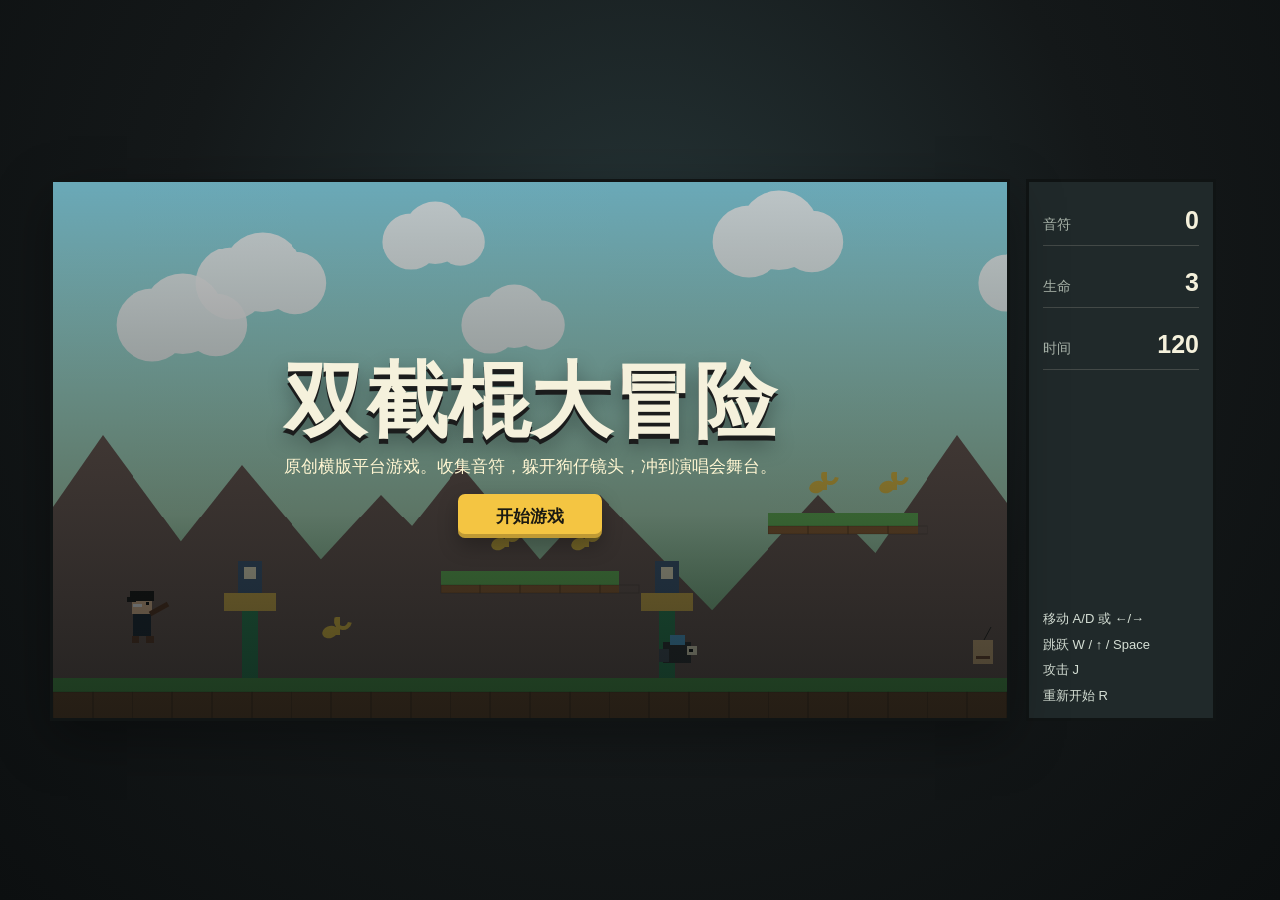
==== index.html @ db7e568b "Create Jay Chou platform game" ====
<!doctype html>
<html lang="zh-CN">
<head>
  <meta charset="utf-8">
  <meta name="viewport" content="width=device-width, initial-scale=1">
  <title>双截棍大冒险</title>
  <link rel="icon" href="data:,">
  <link rel="stylesheet" href="styles.css">
</head>
<body>
  <main class="game-shell">
    <section class="stage-wrap" aria-label="双截棍大冒险游戏区域">
      <canvas id="game" width="960" height="540"></canvas>
      <div class="touch-pad" aria-label="触控操作">
        <button class="touch-btn" type="button" data-key="ArrowLeft" aria-label="向左">←</button>
        <button class="touch-btn" type="button" data-key="ArrowRight" aria-label="向右">→</button>
        <button class="touch-btn" type="button" data-key=" " aria-label="跳跃">↑</button>
        <button class="touch-btn" type="button" data-key="j" aria-label="攻击">J</button>
      </div>
      <div id="overlay" class="overlay">
        <h1>双截棍大冒险</h1>
        <p>原创横版平台游戏。收集音符，躲开狗仔镜头，冲到演唱会舞台。</p>
        <button id="startBtn" type="button">开始游戏</button>
      </div>
    </section>
    <aside class="hud" aria-label="游戏状态">
      <div class="stat"><span>音符</span><strong id="score">0</strong></div>
      <div class="stat"><span>生命</span><strong id="lives">3</strong></div>
      <div class="stat"><span>时间</span><strong id="timer">120</strong></div>
      <div class="controls">
        <span>移动 A/D 或 ←/→</span>
        <span>跳跃 W / ↑ / Space</span>
        <span>攻击 J</span>
        <span>重新开始 R</span>
      </div>
    </aside>
  </main>
  <script src="game.js"></script>
</body>
</html>
---- styles.css ----
:root {
  color-scheme: dark;
  --bg: #141819;
  --panel: #20292a;
  --ink: #f5f1dc;
  --muted: #aab5ab;
  --gold: #f4c542;
  --red: #d9514e;
  --blue: #4b95c6;
}

* {
  box-sizing: border-box;
}

html,
body {
  height: 100%;
  margin: 0;
}

body {
  display: grid;
  place-items: center;
  min-height: 100%;
  background: radial-gradient(circle at 50% 30%, #253436 0, var(--bg) 52%, #0c0f10 100%);
  color: var(--ink);
  font-family: Inter, "PingFang SC", "Microsoft YaHei", Arial, sans-serif;
}

.game-shell {
  width: min(1180px, calc(100vw - 28px));
  display: grid;
  grid-template-columns: minmax(0, 960px) 190px;
  gap: 16px;
  align-items: stretch;
}

.stage-wrap {
  position: relative;
  overflow: hidden;
  border: 3px solid #101414;
  background: #7fc8d6;
  box-shadow: 0 18px 50px rgba(0, 0, 0, 0.34);
}

canvas {
  width: 100%;
  aspect-ratio: 16 / 9;
  display: block;
  image-rendering: pixelated;
}

.overlay {
  position: absolute;
  inset: 0;
  z-index: 3;
  display: grid;
  align-content: center;
  justify-items: center;
  gap: 14px;
  padding: 28px;
  text-align: center;
  background: linear-gradient(rgba(7, 12, 13, 0.22), rgba(7, 12, 13, 0.72));
}

.touch-pad {
  position: absolute;
  left: 12px;
  right: 12px;
  bottom: 12px;
  z-index: 2;
  display: none;
  grid-template-columns: 48px 48px 1fr 56px 56px;
  gap: 8px;
  pointer-events: none;
}

.touch-btn {
  min-width: 0;
  min-height: 48px;
  padding: 0;
  border-radius: 50%;
  background: rgba(244, 197, 66, 0.9);
  pointer-events: auto;
  user-select: none;
  touch-action: none;
}

.touch-btn:nth-child(3) {
  grid-column: 4;
}

.touch-btn:nth-child(4) {
  grid-column: 5;
  background: rgba(217, 81, 78, 0.92);
  color: #fff8dc;
}

.overlay.hidden {
  display: none;
}

.overlay h1 {
  margin: 0;
  font-size: clamp(38px, 7vw, 82px);
  line-height: 0.95;
  letter-spacing: 0;
  text-shadow: 0 5px 0 #1b1c1c, 0 10px 20px rgba(0, 0, 0, 0.36);
}

.overlay p {
  max-width: 620px;
  margin: 0;
  color: #fff6d2;
  font-size: 17px;
  line-height: 1.55;
}

button {
  min-width: 144px;
  min-height: 44px;
  padding: 0 20px;
  border: 0;
  border-radius: 7px;
  background: var(--gold);
  color: #1b1a12;
  font-size: 17px;
  font-weight: 800;
  cursor: pointer;
  box-shadow: inset 0 -4px 0 rgba(0, 0, 0, 0.22), 0 8px 20px rgba(0, 0, 0, 0.28);
}

button:active {
  transform: translateY(2px);
}

.hud {
  min-width: 0;
  padding: 14px;
  background: var(--panel);
  border: 3px solid #101414;
  display: flex;
  flex-direction: column;
  gap: 12px;
}

.stat {
  display: flex;
  align-items: baseline;
  justify-content: space-between;
  padding: 10px 0;
  border-bottom: 1px solid rgba(245, 241, 220, 0.16);
}

.stat span {
  color: var(--muted);
  font-size: 14px;
}

.stat strong {
  font-size: 25px;
}

.controls {
  display: grid;
  gap: 8px;
  margin-top: auto;
  color: #d5dfd5;
  font-size: 13px;
  line-height: 1.35;
}

@media (max-width: 820px) {
  body {
    align-items: start;
    padding: 12px 0;
  }

  .game-shell {
    grid-template-columns: 1fr;
    width: min(100vw - 18px, 960px);
  }

  .hud {
    display: grid;
    grid-template-columns: repeat(3, 1fr);
  }

  .controls {
    grid-column: 1 / -1;
    grid-template-columns: repeat(2, minmax(0, 1fr));
    margin-top: 0;
  }

  .touch-pad {
    display: grid;
  }
}
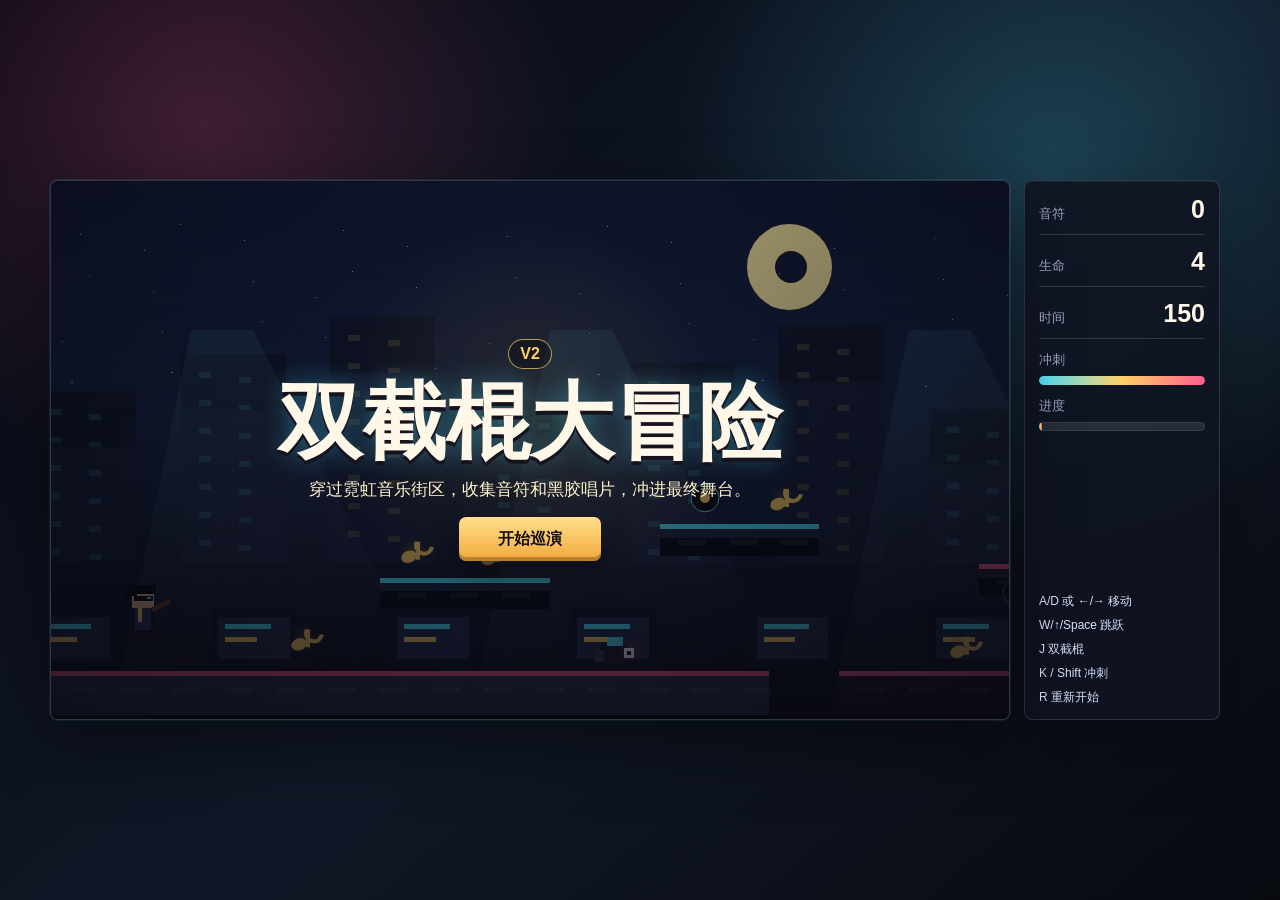
==== commit 803df043: "Create V2 neon tour game" ====
--- a/index.html
+++ b/index.html
@@ -3,35 +3,46 @@
 <head>
   <meta charset="utf-8">
   <meta name="viewport" content="width=device-width, initial-scale=1">
-  <title>双截棍大冒险</title>
+  <title>双截棍大冒险 V2</title>
   <link rel="icon" href="data:,">
   <link rel="stylesheet" href="styles.css">
 </head>
 <body>
   <main class="game-shell">
-    <section class="stage-wrap" aria-label="双截棍大冒险游戏区域">
+    <section class="stage-wrap" aria-label="双截棍大冒险 V2 游戏区域">
       <canvas id="game" width="960" height="540"></canvas>
       <div class="touch-pad" aria-label="触控操作">
-        <button class="touch-btn" type="button" data-key="ArrowLeft" aria-label="向左">←</button>
-        <button class="touch-btn" type="button" data-key="ArrowRight" aria-label="向右">→</button>
-        <button class="touch-btn" type="button" data-key=" " aria-label="跳跃">↑</button>
-        <button class="touch-btn" type="button" data-key="j" aria-label="攻击">J</button>
+        <button class="touch-btn move" type="button" data-key="ArrowLeft" aria-label="向左">←</button>
+        <button class="touch-btn move" type="button" data-key="ArrowRight" aria-label="向右">→</button>
+        <button class="touch-btn jump" type="button" data-key=" " aria-label="跳跃">↑</button>
+        <button class="touch-btn dash" type="button" data-key="k" aria-label="冲刺">K</button>
+        <button class="touch-btn attack" type="button" data-key="j" aria-label="攻击">J</button>
       </div>
       <div id="overlay" class="overlay">
+        <div class="mark">V2</div>
         <h1>双截棍大冒险</h1>
-        <p>原创横版平台游戏。收集音符，躲开狗仔镜头，冲到演唱会舞台。</p>
-        <button id="startBtn" type="button">开始游戏</button>
+        <p>穿过霓虹音乐街区，收集音符和黑胶唱片，冲进最终舞台。</p>
+        <button id="startBtn" type="button">开始巡演</button>
       </div>
     </section>
     <aside class="hud" aria-label="游戏状态">
       <div class="stat"><span>音符</span><strong id="score">0</strong></div>
       <div class="stat"><span>生命</span><strong id="lives">3</strong></div>
-      <div class="stat"><span>时间</span><strong id="timer">120</strong></div>
+      <div class="stat"><span>时间</span><strong id="timer">150</strong></div>
+      <div class="meter">
+        <span>冲刺</span>
+        <i><b id="dashMeter"></b></i>
+      </div>
+      <div class="meter">
+        <span>进度</span>
+        <i><b id="progressMeter"></b></i>
+      </div>
       <div class="controls">
-        <span>移动 A/D 或 ←/→</span>
-        <span>跳跃 W / ↑ / Space</span>
-        <span>攻击 J</span>
-        <span>重新开始 R</span>
+        <span>A/D 或 ←/→ 移动</span>
+        <span>W/↑/Space 跳跃</span>
+        <span>J 双截棍</span>
+        <span>K / Shift 冲刺</span>
+        <span>R 重新开始</span>
       </div>
     </aside>
   </main>
--- a/styles.css
+++ b/styles.css
@@ -1,12 +1,13 @@
 :root {
   color-scheme: dark;
-  --bg: #141819;
-  --panel: #20292a;
-  --ink: #f5f1dc;
-  --muted: #aab5ab;
-  --gold: #f4c542;
-  --red: #d9514e;
-  --blue: #4b95c6;
+  --bg: #090b14;
+  --panel: rgba(16, 20, 34, 0.9);
+  --line: rgba(255, 255, 255, 0.14);
+  --ink: #fff8e8;
+  --muted: #9ea8c6;
+  --gold: #ffd166;
+  --cyan: #4de3ff;
+  --rose: #ff5d8f;
 }
 
 * {
@@ -15,15 +16,18 @@
 
 html,
 body {
-  height: 100%;
+  min-height: 100%;
   margin: 0;
 }
 
 body {
   display: grid;
   place-items: center;
-  min-height: 100%;
-  background: radial-gradient(circle at 50% 30%, #253436 0, var(--bg) 52%, #0c0f10 100%);
+  min-height: 100vh;
+  background:
+    radial-gradient(circle at 16% 14%, rgba(255, 93, 143, 0.22), transparent 28%),
+    radial-gradient(circle at 82% 18%, rgba(77, 227, 255, 0.2), transparent 30%),
+    linear-gradient(140deg, #070812 0%, #101827 54%, #080a10 100%);
   color: var(--ink);
   font-family: Inter, "PingFang SC", "Microsoft YaHei", Arial, sans-serif;
 }
@@ -31,17 +35,18 @@
 .game-shell {
   width: min(1180px, calc(100vw - 28px));
   display: grid;
-  grid-template-columns: minmax(0, 960px) 190px;
-  gap: 16px;
+  grid-template-columns: minmax(0, 960px) 196px;
+  gap: 14px;
   align-items: stretch;
 }
 
 .stage-wrap {
   position: relative;
   overflow: hidden;
-  border: 3px solid #101414;
-  background: #7fc8d6;
-  box-shadow: 0 18px 50px rgba(0, 0, 0, 0.34);
+  border: 1px solid rgba(255, 255, 255, 0.18);
+  border-radius: 8px;
+  background: #090b14;
+  box-shadow: 0 24px 70px rgba(0, 0, 0, 0.48), 0 0 0 1px rgba(77, 227, 255, 0.12);
 }
 
 canvas {
@@ -54,14 +59,124 @@
 .overlay {
   position: absolute;
   inset: 0;
-  z-index: 3;
+  z-index: 4;
   display: grid;
   align-content: center;
   justify-items: center;
   gap: 14px;
   padding: 28px;
   text-align: center;
-  background: linear-gradient(rgba(7, 12, 13, 0.22), rgba(7, 12, 13, 0.72));
+  background:
+    linear-gradient(rgba(7, 8, 18, 0.28), rgba(7, 8, 18, 0.72)),
+    radial-gradient(circle at 50% 44%, rgba(255, 209, 102, 0.18), transparent 34%);
+}
+
+.overlay.hidden {
+  display: none;
+}
+
+.mark {
+  padding: 5px 11px;
+  border: 1px solid rgba(255, 209, 102, 0.7);
+  border-radius: 999px;
+  color: var(--gold);
+  font-weight: 900;
+  letter-spacing: 0;
+  background: rgba(0, 0, 0, 0.28);
+}
+
+.overlay h1 {
+  margin: 0;
+  font-size: clamp(42px, 7vw, 84px);
+  line-height: 0.95;
+  letter-spacing: 0;
+  text-shadow: 0 4px 0 #16131f, 0 0 24px rgba(77, 227, 255, 0.38);
+}
+
+.overlay p {
+  max-width: 610px;
+  margin: 0;
+  color: #fff3cd;
+  font-size: 17px;
+  line-height: 1.55;
+}
+
+button {
+  min-width: 142px;
+  min-height: 44px;
+  padding: 0 18px;
+  border: 0;
+  border-radius: 7px;
+  background: linear-gradient(180deg, #ffe08b, #f2a83a);
+  color: #171019;
+  font-size: 16px;
+  font-weight: 900;
+  cursor: pointer;
+  box-shadow: inset 0 -4px 0 rgba(0, 0, 0, 0.24), 0 12px 30px rgba(0, 0, 0, 0.34);
+}
+
+button:active {
+  transform: translateY(2px);
+}
+
+.hud {
+  min-width: 0;
+  padding: 14px;
+  border: 1px solid var(--line);
+  border-radius: 8px;
+  background: var(--panel);
+  box-shadow: inset 0 1px 0 rgba(255, 255, 255, 0.06), 0 24px 70px rgba(0, 0, 0, 0.28);
+  display: flex;
+  flex-direction: column;
+  gap: 12px;
+}
+
+.stat {
+  display: flex;
+  align-items: baseline;
+  justify-content: space-between;
+  padding-bottom: 10px;
+  border-bottom: 1px solid var(--line);
+}
+
+.stat span,
+.meter span {
+  color: var(--muted);
+  font-size: 13px;
+}
+
+.stat strong {
+  font-size: 25px;
+}
+
+.meter {
+  display: grid;
+  gap: 7px;
+}
+
+.meter i {
+  height: 9px;
+  overflow: hidden;
+  border-radius: 999px;
+  background: rgba(255, 255, 255, 0.1);
+  box-shadow: inset 0 0 0 1px rgba(255, 255, 255, 0.08);
+}
+
+.meter b {
+  display: block;
+  width: 0%;
+  height: 100%;
+  border-radius: inherit;
+  background: linear-gradient(90deg, var(--cyan), var(--gold), var(--rose));
+}
+
+.controls {
+  display: grid;
+  gap: 8px;
+  margin-top: auto;
+  color: #dbe3ff;
+  font-size: 12px;
+  line-height: 1.35;
 }
 
 .touch-pad {
@@ -69,117 +184,49 @@
   left: 12px;
   right: 12px;
   bottom: 12px;
-  z-index: 2;
+  z-index: 3;
   display: none;
-  grid-template-columns: 48px 48px 1fr 56px 56px;
+  grid-template-columns: 52px 52px 1fr 54px 54px 54px;
   gap: 8px;
   pointer-events: none;
 }
 
 .touch-btn {
   min-width: 0;
-  min-height: 48px;
+  min-height: 50px;
   padding: 0;
   border-radius: 50%;
-  background: rgba(244, 197, 66, 0.9);
+  background: rgba(14, 19, 34, 0.72);
+  color: #fff8e8;
+  border: 1px solid rgba(255, 255, 255, 0.22);
+  box-shadow: 0 10px 26px rgba(0, 0, 0, 0.28), inset 0 0 18px rgba(77, 227, 255, 0.16);
   pointer-events: auto;
   user-select: none;
   touch-action: none;
 }
 
-.touch-btn:nth-child(3) {
+.jump {
   grid-column: 4;
 }
 
-.touch-btn:nth-child(4) {
+.dash {
   grid-column: 5;
-  background: rgba(217, 81, 78, 0.92);
-  color: #fff8dc;
-}
-
-.overlay.hidden {
-  display: none;
-}
-
-.overlay h1 {
-  margin: 0;
-  font-size: clamp(38px, 7vw, 82px);
-  line-height: 0.95;
-  letter-spacing: 0;
-  text-shadow: 0 5px 0 #1b1c1c, 0 10px 20px rgba(0, 0, 0, 0.36);
-}
-
-.overlay p {
-  max-width: 620px;
-  margin: 0;
-  color: #fff6d2;
-  font-size: 17px;
-  line-height: 1.55;
-}
-
-button {
-  min-width: 144px;
-  min-height: 44px;
-  padding: 0 20px;
-  border: 0;
-  border-radius: 7px;
-  background: var(--gold);
-  color: #1b1a12;
-  font-size: 17px;
-  font-weight: 800;
-  cursor: pointer;
-  box-shadow: inset 0 -4px 0 rgba(0, 0, 0, 0.22), 0 8px 20px rgba(0, 0, 0, 0.28);
-}
-
-button:active {
-  transform: translateY(2px);
-}
-
-.hud {
-  min-width: 0;
-  padding: 14px;
-  background: var(--panel);
-  border: 3px solid #101414;
-  display: flex;
-  flex-direction: column;
-  gap: 12px;
-}
-
-.stat {
-  display: flex;
-  align-items: baseline;
-  justify-content: space-between;
-  padding: 10px 0;
-  border-bottom: 1px solid rgba(245, 241, 220, 0.16);
-}
-
-.stat span {
-  color: var(--muted);
-  font-size: 14px;
-}
-
-.stat strong {
-  font-size: 25px;
-}
-
-.controls {
-  display: grid;
-  gap: 8px;
-  margin-top: auto;
-  color: #d5dfd5;
-  font-size: 13px;
-  line-height: 1.35;
+}
+
+.attack {
+  grid-column: 6;
+  background: rgba(255, 93, 143, 0.76);
 }
 
 @media (max-width: 820px) {
   body {
     align-items: start;
-    padding: 12px 0;
+    padding: 10px 0;
   }
 
   .game-shell {
     grid-template-columns: 1fr;
-    width: min(100vw - 18px, 960px);
+    width: min(100vw - 16px, 960px);
   }
 
   .hud {
@@ -187,8 +234,12 @@
     grid-template-columns: repeat(3, 1fr);
   }
 
+  .meter,
   .controls {
     grid-column: 1 / -1;
+  }
+
+  .controls {
     grid-template-columns: repeat(2, minmax(0, 1fr));
     margin-top: 0;
   }
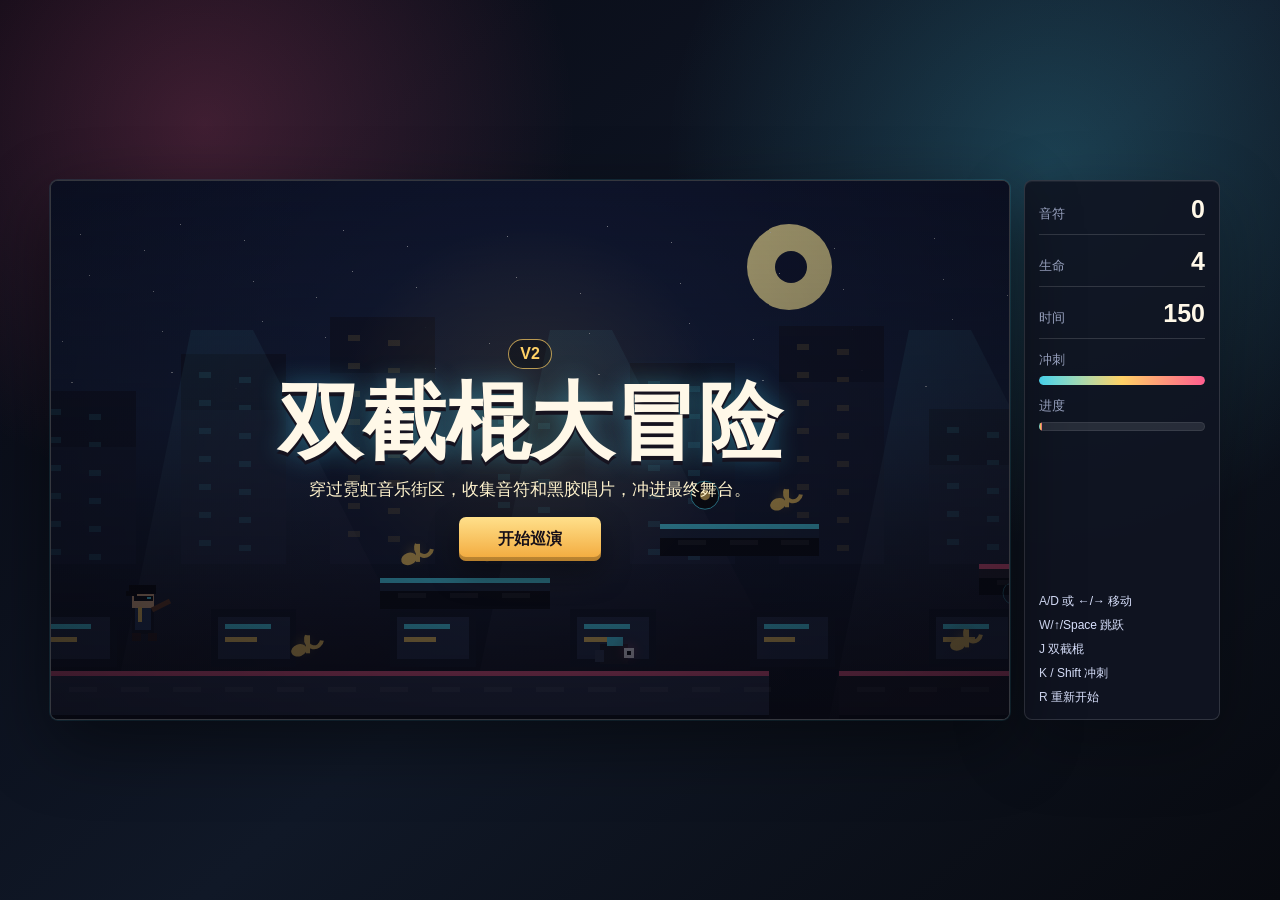
==== commit 0eb888cb: "Bust Pages asset cache for V2" ====
--- a/index.html
+++ b/index.html
@@ -5,7 +5,7 @@
   <meta name="viewport" content="width=device-width, initial-scale=1">
   <title>双截棍大冒险 V2</title>
   <link rel="icon" href="data:,">
-  <link rel="stylesheet" href="styles.css">
+  <link rel="stylesheet" href="styles.css?v=2.1">
 </head>
 <body>
   <main class="game-shell">
@@ -46,6 +46,6 @@
       </div>
     </aside>
   </main>
-  <script src="game.js"></script>
+  <script src="game.js?v=2.1"></script>
 </body>
 </html>
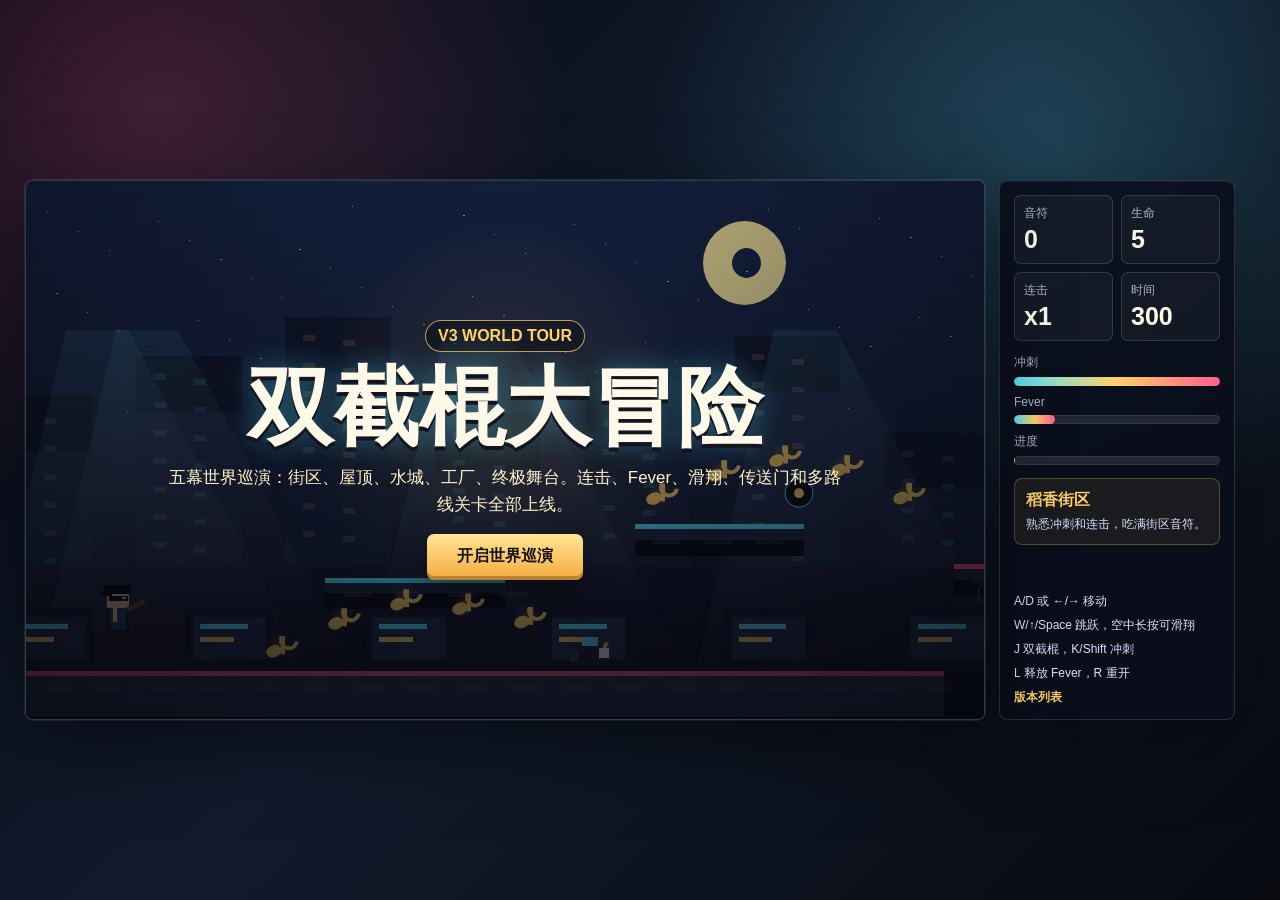
==== commit fb58ba2a: "Build V3 world tour game" ====
--- a/index.html
+++ b/index.html
@@ -3,49 +3,42 @@
 <head>
   <meta charset="utf-8">
   <meta name="viewport" content="width=device-width, initial-scale=1">
-  <title>双截棍大冒险 V2</title>
+  <meta http-equiv="refresh" content="0; url=v3/">
+  <title>双截棍大冒险 V3</title>
   <link rel="icon" href="data:,">
-  <link rel="stylesheet" href="styles.css?v=2.1">
+  <style>
+    :root {
+      color-scheme: dark;
+      --ink: #fff9e9;
+      --gold: #ffd166;
+    }
+
+    * {
+      box-sizing: border-box;
+    }
+
+    body {
+      min-height: 100vh;
+      margin: 0;
+      display: grid;
+      place-items: center;
+      padding: 24px;
+      background: linear-gradient(135deg, #070812, #111b2d 52%, #080a10);
+      color: var(--ink);
+      font-family: Inter, "PingFang SC", "Microsoft YaHei", Arial, sans-serif;
+      text-align: center;
+    }
+
+    a {
+      color: var(--gold);
+      font-weight: 900;
+    }
+  </style>
 </head>
 <body>
-  <main class="game-shell">
-    <section class="stage-wrap" aria-label="双截棍大冒险 V2 游戏区域">
-      <canvas id="game" width="960" height="540"></canvas>
-      <div class="touch-pad" aria-label="触控操作">
-        <button class="touch-btn move" type="button" data-key="ArrowLeft" aria-label="向左">←</button>
-        <button class="touch-btn move" type="button" data-key="ArrowRight" aria-label="向右">→</button>
-        <button class="touch-btn jump" type="button" data-key=" " aria-label="跳跃">↑</button>
-        <button class="touch-btn dash" type="button" data-key="k" aria-label="冲刺">K</button>
-        <button class="touch-btn attack" type="button" data-key="j" aria-label="攻击">J</button>
-      </div>
-      <div id="overlay" class="overlay">
-        <div class="mark">V2</div>
-        <h1>双截棍大冒险</h1>
-        <p>穿过霓虹音乐街区，收集音符和黑胶唱片，冲进最终舞台。</p>
-        <button id="startBtn" type="button">开始巡演</button>
-      </div>
-    </section>
-    <aside class="hud" aria-label="游戏状态">
-      <div class="stat"><span>音符</span><strong id="score">0</strong></div>
-      <div class="stat"><span>生命</span><strong id="lives">3</strong></div>
-      <div class="stat"><span>时间</span><strong id="timer">150</strong></div>
-      <div class="meter">
-        <span>冲刺</span>
-        <i><b id="dashMeter"></b></i>
-      </div>
-      <div class="meter">
-        <span>进度</span>
-        <i><b id="progressMeter"></b></i>
-      </div>
-      <div class="controls">
-        <span>A/D 或 ←/→ 移动</span>
-        <span>W/↑/Space 跳跃</span>
-        <span>J 双截棍</span>
-        <span>K / Shift 冲刺</span>
-        <span>R 重新开始</span>
-      </div>
-    </aside>
+  <main>
+    <h1>双截棍大冒险 V3</h1>
+    <p>正在进入最新版。若没有自动跳转，点击 <a href="v3/">进入 V3</a>。</p>
   </main>
-  <script src="game.js?v=2.1"></script>
 </body>
 </html>
